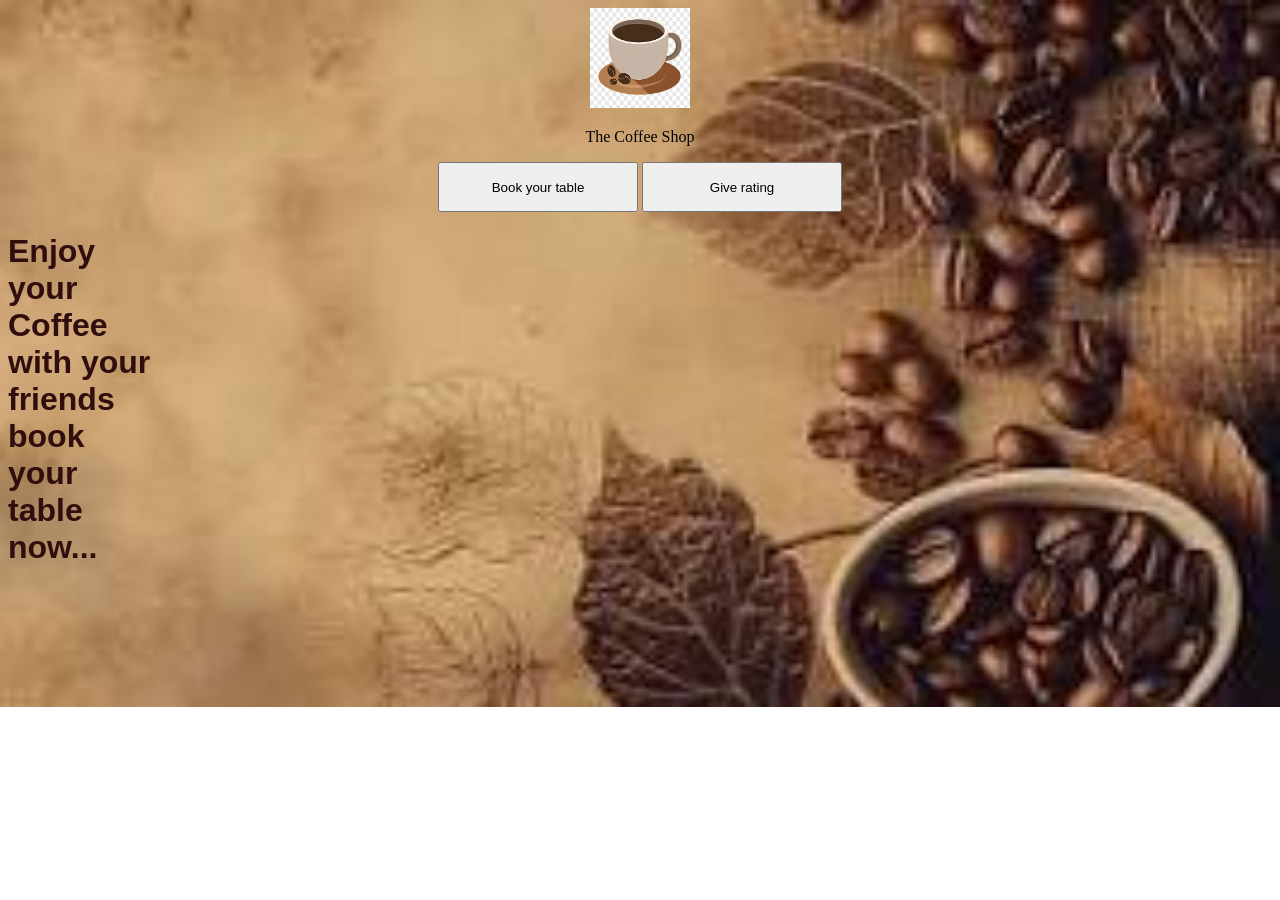
==== coffeeshop/index.html @ 648c14a5 "Setup initial project layout" ====
<!DOCTYPE html>
<html lang="en">
<head>
    <meta charset="UTF-8">
    <meta name="viewport" content="width=device-width, initial-scale=1.0">
    <title>Coffee shop </title>
    <link rel="icon" href="./assets/icon1.png" type="image/jpeg">
</head>
<body style="background-size: cover; background-repeat: no-repeat; background-image: url(./assets/back.jpg);">
    <header>
        <center>
           
        <section>
            <div>
            <img src="./assets/icon.jpg" alt="" height="100px" width="100px">
            <p>The Coffee Shop </p>
       </div>
       <div style="height: 50px;"; >
            <nav>
                <a href="booknow.html"><button type="button" style="height: 50px;width: 200px; "> Book your table</button></a>
                <a href="feedback.html"></a><button type="button" style="height: 50px;width: 200px;"> Give rating</button></a>
            </nav>
        </div>
        </section>
        </center>
        <h1 style="color: rgb(49, 14, 14); font-family: 'Lucida Sans', 'Lucida Sans Regular', 'Lucida Grande', 'Lucida Sans Unicode', Geneva, Verdana, sans-serif; width: 150px;">
            Enjoy your Coffee with your friends book your table now...
        </h1>
     
        
    </header>
</body>
</html>
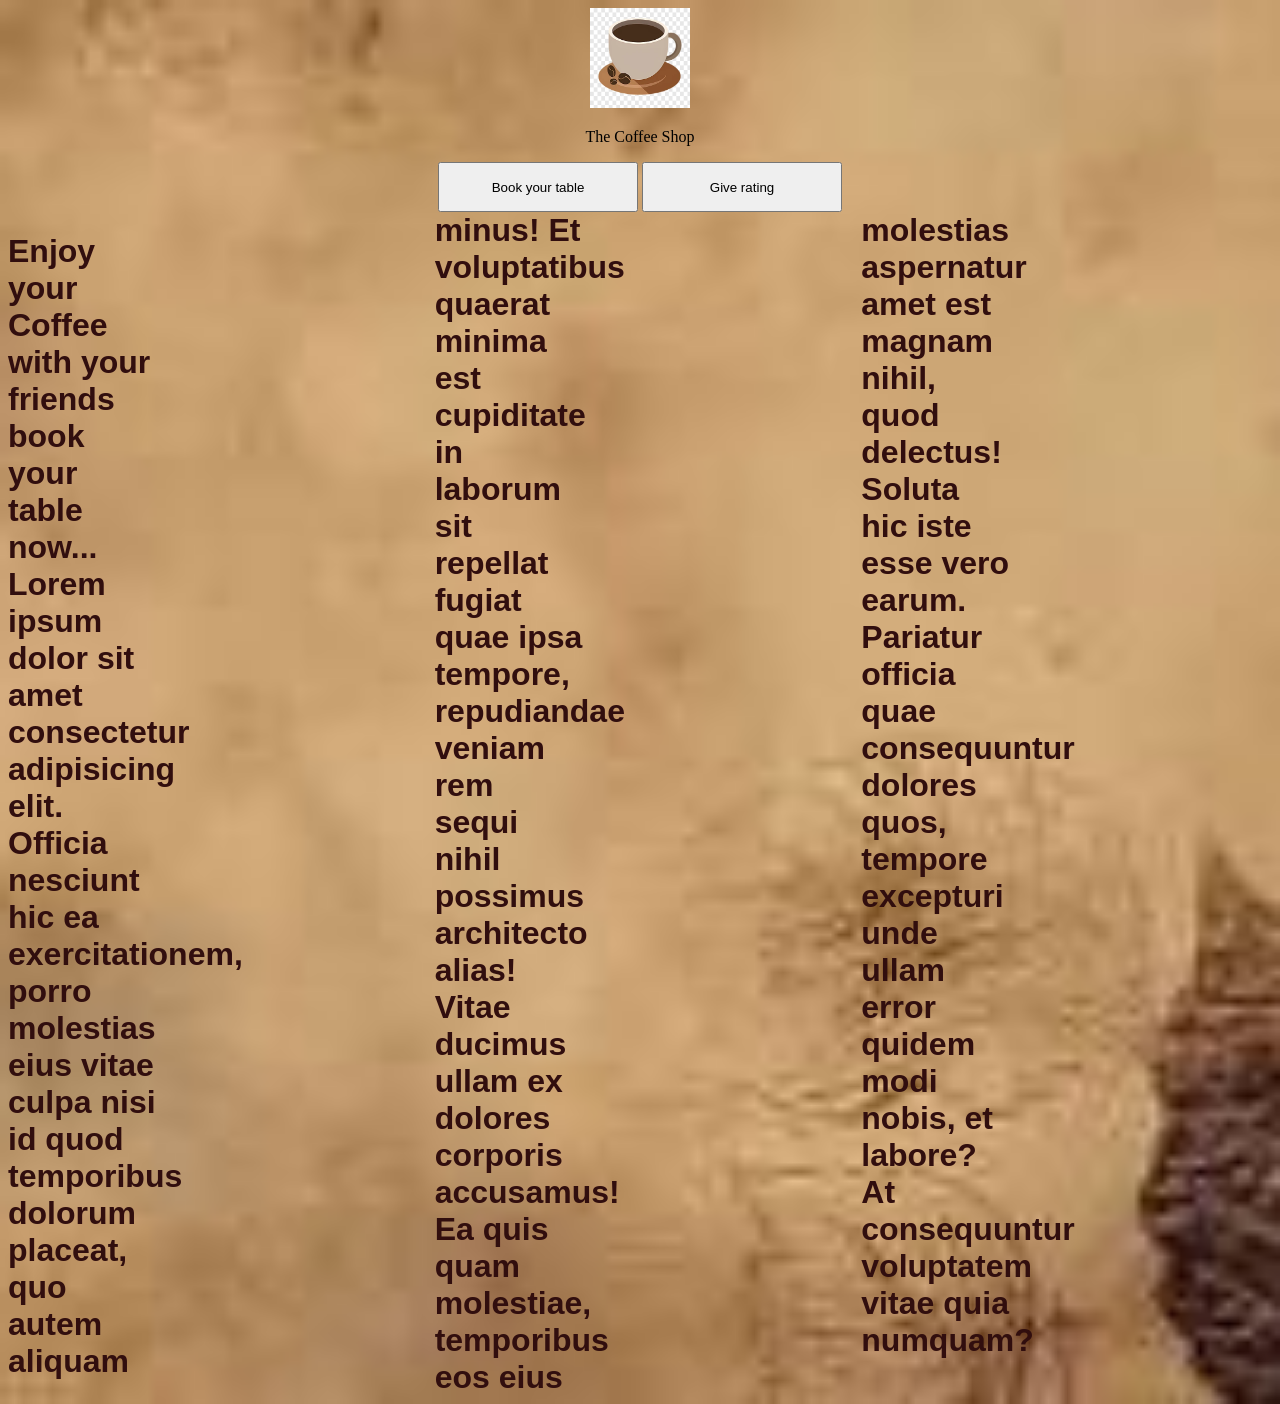
==== commit c73c69d3: "some new things applied" ====
--- a/coffeeshop/index.html
+++ b/coffeeshop/index.html
@@ -5,6 +5,11 @@
     <meta name="viewport" content="width=device-width, initial-scale=1.0">
     <title>Coffee shop </title>
     <link rel="icon" href="./assets/icon1.png" type="image/jpeg">
+    <style>
+        .hq{
+            column-count: 3;
+        }
+    </style>
 </head>
 <body style="background-size: cover; background-repeat: no-repeat; background-image: url(./assets/back.jpg);">
     <header>
@@ -23,9 +28,16 @@
         </div>
         </section>
         </center>
+        <div class="hq">
         <h1 style="color: rgb(49, 14, 14); font-family: 'Lucida Sans', 'Lucida Sans Regular', 'Lucida Grande', 'Lucida Sans Unicode', Geneva, Verdana, sans-serif; width: 150px;">
             Enjoy your Coffee with your friends book your table now...
+            Lorem ipsum dolor sit amet consectetur adipisicing elit. 
+            Officia nesciunt hic ea exercitationem, porro molestias eius 
+            vitae culpa nisi id quod temporibus dolorum placeat, quo autem
+             aliquam minus! Et voluptatibus quaerat minima est cupiditate in laborum sit repellat fugiat quae ipsa tempore, repudiandae veniam rem sequi nihil possimus architecto alias! Vitae ducimus ullam ex dolores corporis accusamus! Ea quis quam molestiae, 
+            temporibus eos eius molestias aspernatur amet est magnam nihil, quod delectus! Soluta hic iste esse vero earum. Pariatur officia quae consequuntur dolores quos, tempore excepturi unde ullam error quidem modi nobis, et labore? At consequuntur voluptatem vitae quia numquam?
         </h1>
+        </div>
      
         
     </header>
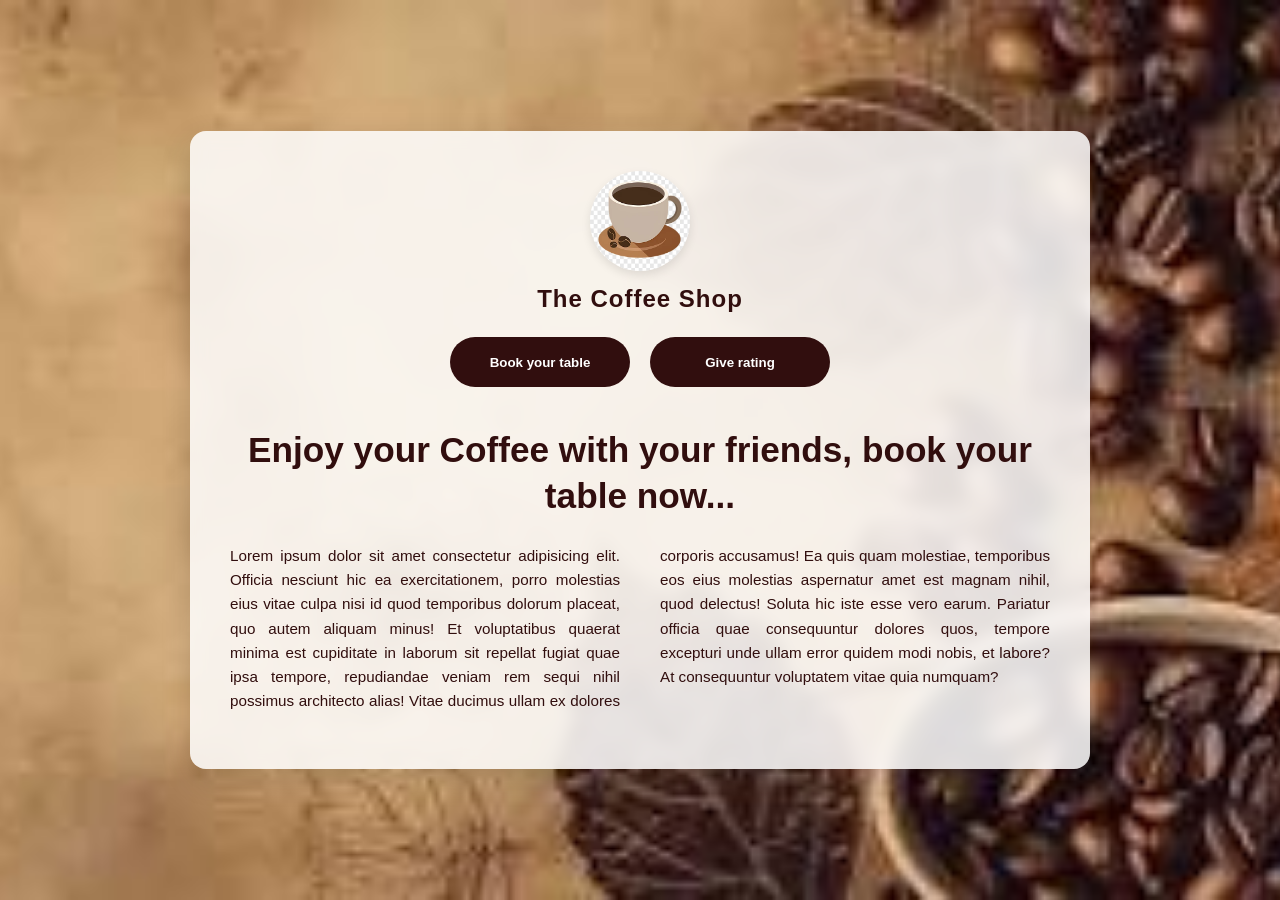
==== commit 33062cc1: "tried css using ai" ====
--- a/coffeeshop/index.html
+++ b/coffeeshop/index.html
@@ -3,43 +3,151 @@
 <head>
     <meta charset="UTF-8">
     <meta name="viewport" content="width=device-width, initial-scale=1.0">
-    <title>Coffee shop </title>
+    <title>Coffee Shop</title>
     <link rel="icon" href="./assets/icon1.png" type="image/jpeg">
     <style>
-        .hq{
-            column-count: 3;
+        /* Setup background and center the wrapper on the page */
+        body {
+            background-size: cover;
+            background-repeat: no-repeat;
+            background-position: center;
+            background-attachment: fixed;
+            background-image: url('./assets/back.jpg');
+            font-family: 'Lucida Sans', 'Lucida Sans Regular', 'Lucida Grande', 'Lucida Sans Unicode', Geneva, Verdana, sans-serif;
+            margin: 0;
+            padding: 0;
+            display: flex;
+            justify-content: center;
+            align-items: center;
+            min-height: 100vh;
+            box-sizing: border-box;
+        }
+
+        /* The container card that fixes the vast empty space */
+        .glass-card {
+            background: rgba(255, 255, 255, 0.85); /* Semi-transparent white card */
+            backdrop-filter: blur(8px); /* Modern frosted glass effect */
+            max-width: 900px;
+            width: 90%;
+            margin: 40px auto;
+            padding: 40px;
+            border-radius: 16px;
+            box-shadow: 0 10px 30px rgba(0, 0, 0, 0.15);
+            box-sizing: border-box;
+        }
+
+        .header-container {
+            text-align: center;
+            margin-bottom: 40px;
+        }
+
+        .logo-img {
+            border-radius: 50%; /* Optional: Makes logo look clean if it is square */
+            box-shadow: 0 4px 10px rgba(0,0,0,0.1);
+        }
+
+        .shop-title {
+            font-size: 1.5rem;
+            color: rgb(49, 14, 14);
+            margin-top: 10px;
+            letter-spacing: 1px;
+        }
+
+        .nav-buttons {
+            display: flex;
+            justify-content: center;
+            gap: 20px;
+            margin-top: 20px;
+        }
+
+        /* Modern styled buttons */
+        .nav-buttons button {
+            height: 50px;
+            width: 180px;
+            background-color: rgb(49, 14, 14);
+            color: white;
+            border: none;
+            border-radius: 25px;
+            font-weight: bold;
+            cursor: pointer;
+            transition: all 0.3s ease;
+        }
+
+        .nav-buttons button:hover {
+            background-color: rgb(90, 30, 30);
+            transform: translateY(-2px);
+        }
+
+        .content-section {
+            color: rgb(49, 14, 14);
+        }
+
+        .main-heading {
+            font-size: 2.2rem;
+            text-align: center;
+            margin-bottom: 25px;
+            line-height: 1.3;
+        }
+
+        /* Clean multi-column layout with enough breathing room */
+        .hq {
+            column-count: 2; /* 2 columns looks less squished than 3 */
+            column-gap: 40px;
+            text-align: justify;
+            line-height: 1.6;
+            font-size: 0.95rem;
+        }
+
+        /* Responsive design for tablets and mobile phones */
+        @media (max-width: 768px) {
+            .glass-card {
+                padding: 20px;
+                margin: 20px auto;
+            }
+            .hq {
+                column-count: 1; /* Collapse into a single column on small screens */
+            }
+            .nav-buttons {
+                flex-direction: column;
+                align-items: center;
+            }
         }
     </style>
 </head>
-<body style="background-size: cover; background-repeat: no-repeat; background-image: url(./assets/back.jpg);">
-    <header>
-        <center>
-           
-        <section>
-            <div>
-            <img src="./assets/icon.jpg" alt="" height="100px" width="100px">
-            <p>The Coffee Shop </p>
-       </div>
-       <div style="height: 50px;"; >
-            <nav>
-                <a href="booknow.html"><button type="button" style="height: 50px;width: 200px; "> Book your table</button></a>
-                <a href="feedback.html"></a><button type="button" style="height: 50px;width: 200px;"> Give rating</button></a>
-            </nav>
-        </div>
-        </section>
-        </center>
-        <div class="hq">
-        <h1 style="color: rgb(49, 14, 14); font-family: 'Lucida Sans', 'Lucida Sans Regular', 'Lucida Grande', 'Lucida Sans Unicode', Geneva, Verdana, sans-serif; width: 150px;">
-            Enjoy your Coffee with your friends book your table now...
-            Lorem ipsum dolor sit amet consectetur adipisicing elit. 
-            Officia nesciunt hic ea exercitationem, porro molestias eius 
-            vitae culpa nisi id quod temporibus dolorum placeat, quo autem
-             aliquam minus! Et voluptatibus quaerat minima est cupiditate in laborum sit repellat fugiat quae ipsa tempore, repudiandae veniam rem sequi nihil possimus architecto alias! Vitae ducimus ullam ex dolores corporis accusamus! Ea quis quam molestiae, 
-            temporibus eos eius molestias aspernatur amet est magnam nihil, quod delectus! Soluta hic iste esse vero earum. Pariatur officia quae consequuntur dolores quos, tempore excepturi unde ullam error quidem modi nobis, et labore? At consequuntur voluptatem vitae quia numquam?
-        </h1>
-        </div>
-     
+<body>
+
+    <!-- Everything is neatly tucked inside this central glass container -->
+    <div class="glass-card">
         
-    </header>
+        <header class="header-container">
+            <section>
+                <div>
+                    <img src="./assets/icon.jpg" alt="Coffee Shop Logo" height="100px" width="100px" class="logo-img">
+                    <p class="shop-title"><strong>The Coffee Shop</strong></p>
+                </div>
+                <nav class="nav-buttons">
+                    <a href="booknow.html"><button type="button">Book your table</button></a>
+                    <a href="feedback.html"><button type="button">Give rating</button></a>
+                </nav>
+            </section>
+        </header>
+
+        <main class="content-section">
+            <h1 class="main-heading">Enjoy your Coffee with your friends, book your table now...</h1>
+            
+            <p class="hq">
+                Lorem ipsum dolor sit amet consectetur adipisicing elit. Officia nesciunt hic ea exercitationem, 
+                porro molestias eius vitae culpa nisi id quod temporibus dolorum placeat, quo autem aliquam minus! 
+                Et voluptatibus quaerat minima est cupiditate in laborum sit repellat fugiat quae ipsa tempore, 
+                repudiandae veniam rem sequi nihil possimus architecto alias! Vitae ducimus ullam ex dolores 
+                corporis accusamus! Ea quis quam molestiae, temporibus eos eius molestias aspernatur amet est 
+                magnam nihil, quod delectus! Soluta hic iste esse vero earum. Pariatur officia quae consequuntur 
+                dolores quos, tempore excepturi unde ullam error quidem modi nobis, et labore? At consequuntur 
+                voluptatem vitae quia numquam?
+            </p>
+        </main>
+
+    </div>
+
 </body>
-</html>+</html>
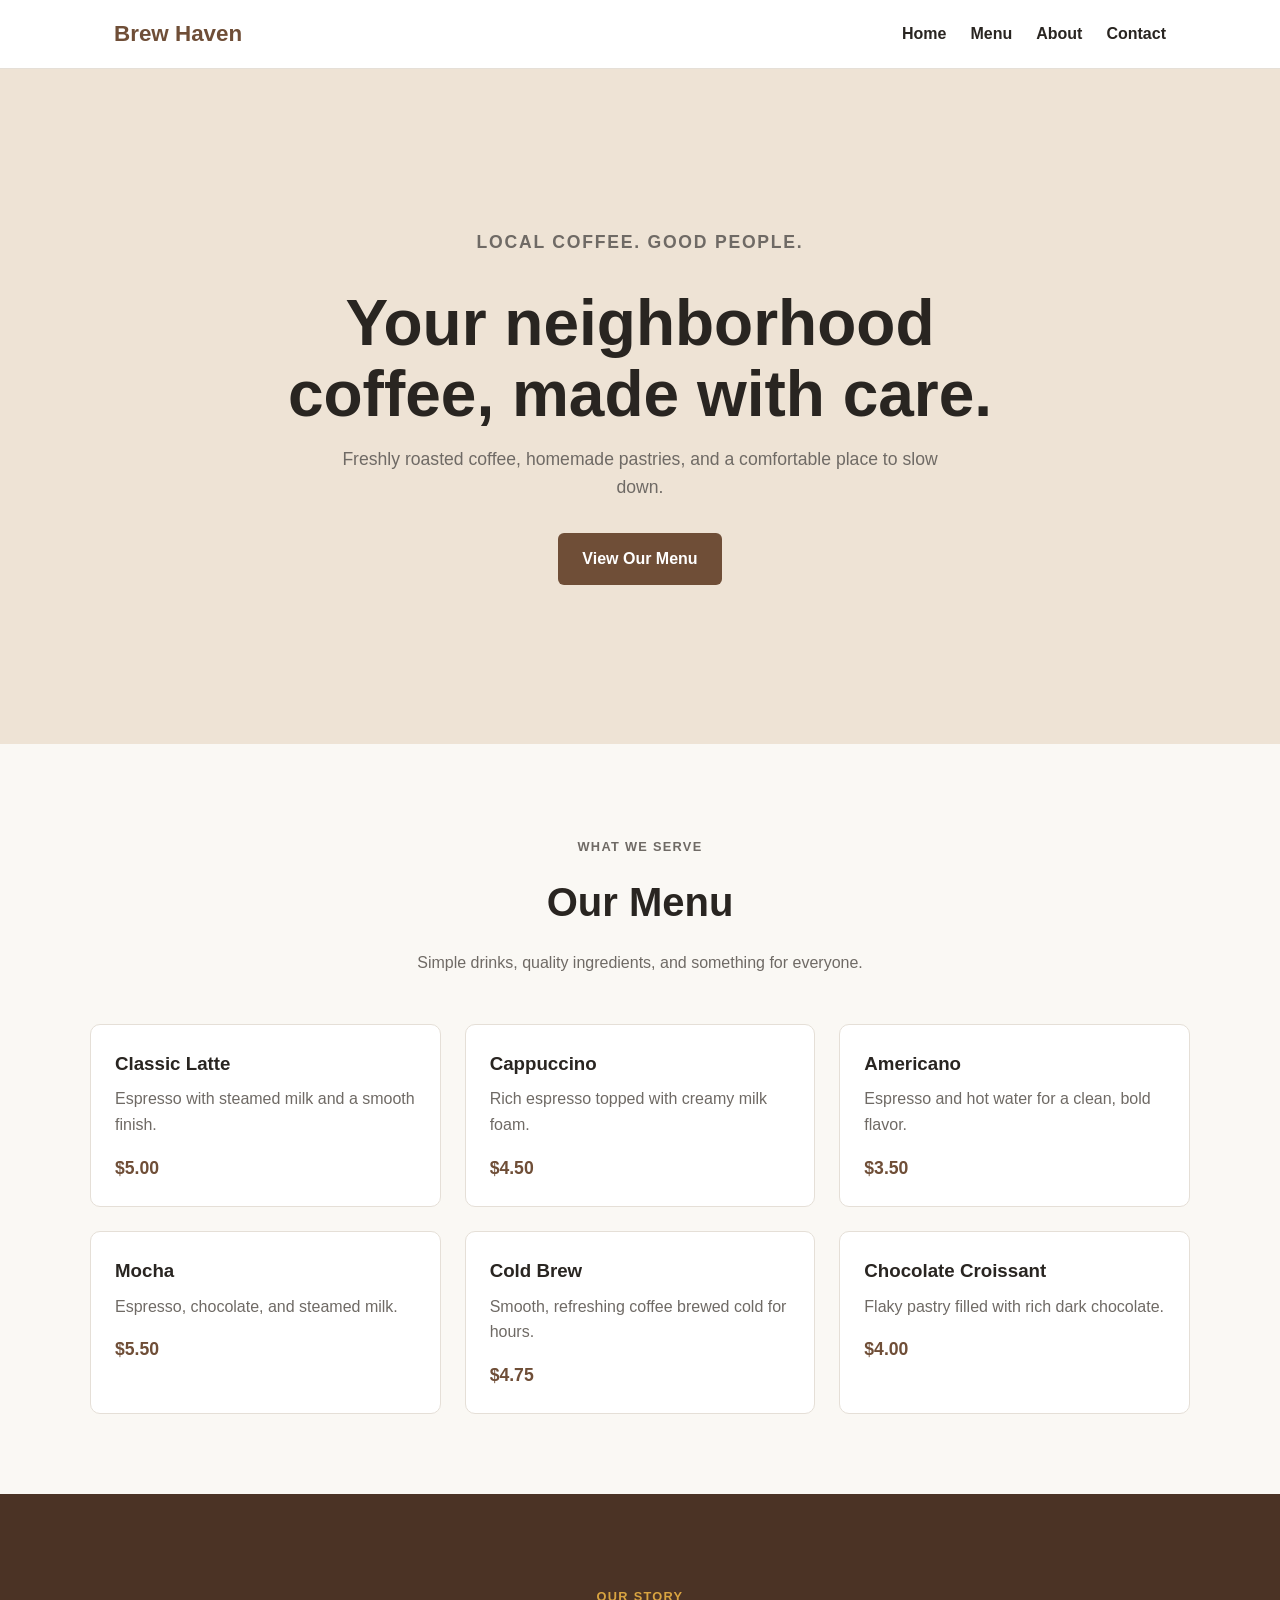
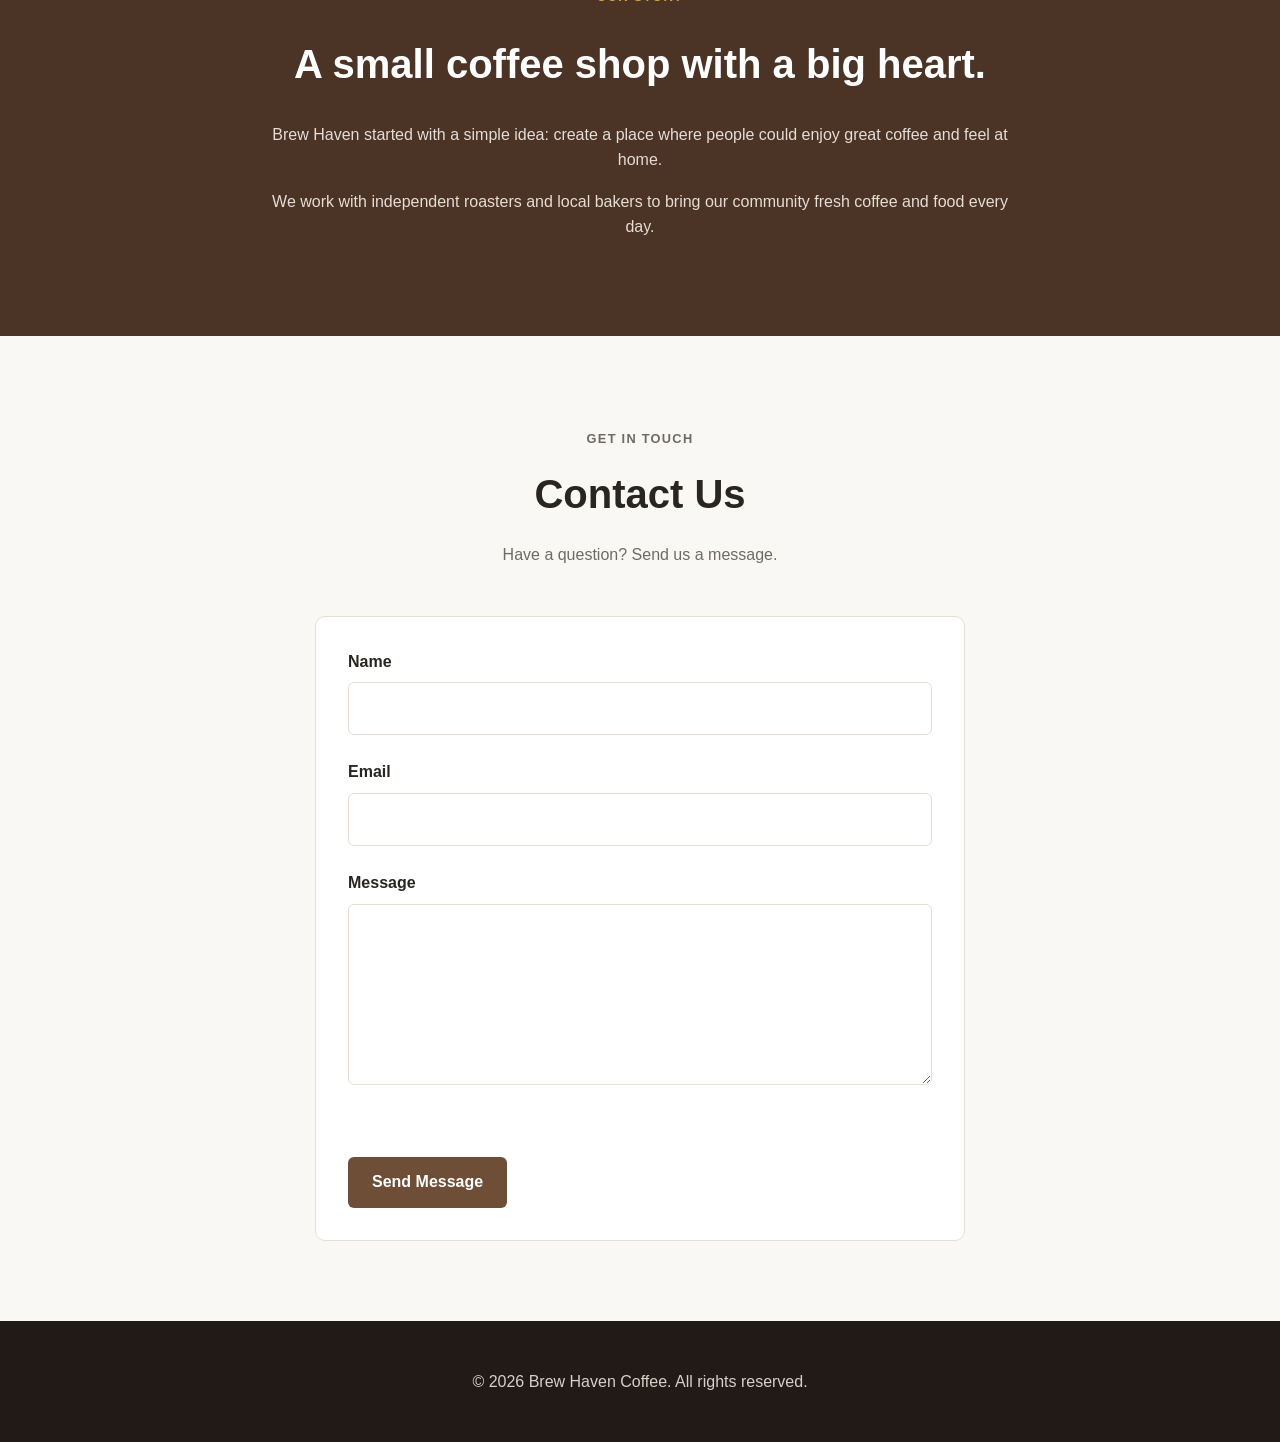
==== commit a55ca62b: "build a website using html and css" ====
--- a/coffeeshop/index.html
+++ b/coffeeshop/index.html
@@ -3,151 +3,355 @@
 <head>
     <meta charset="UTF-8">
     <meta name="viewport" content="width=device-width, initial-scale=1.0">
-    <title>Coffee Shop</title>
-    <link rel="icon" href="./assets/icon1.png" type="image/jpeg">
-    <style>
-        /* Setup background and center the wrapper on the page */
-        body {
-            background-size: cover;
-            background-repeat: no-repeat;
-            background-position: center;
-            background-attachment: fixed;
-            background-image: url('./assets/back.jpg');
-            font-family: 'Lucida Sans', 'Lucida Sans Regular', 'Lucida Grande', 'Lucida Sans Unicode', Geneva, Verdana, sans-serif;
-            margin: 0;
-            padding: 0;
-            display: flex;
-            justify-content: center;
-            align-items: center;
-            min-height: 100vh;
-            box-sizing: border-box;
-        }
-
-        /* The container card that fixes the vast empty space */
-        .glass-card {
-            background: rgba(255, 255, 255, 0.85); /* Semi-transparent white card */
-            backdrop-filter: blur(8px); /* Modern frosted glass effect */
-            max-width: 900px;
-            width: 90%;
-            margin: 40px auto;
-            padding: 40px;
-            border-radius: 16px;
-            box-shadow: 0 10px 30px rgba(0, 0, 0, 0.15);
-            box-sizing: border-box;
-        }
-
-        .header-container {
-            text-align: center;
-            margin-bottom: 40px;
-        }
-
-        .logo-img {
-            border-radius: 50%; /* Optional: Makes logo look clean if it is square */
-            box-shadow: 0 4px 10px rgba(0,0,0,0.1);
-        }
-
-        .shop-title {
-            font-size: 1.5rem;
-            color: rgb(49, 14, 14);
-            margin-top: 10px;
-            letter-spacing: 1px;
-        }
-
-        .nav-buttons {
-            display: flex;
-            justify-content: center;
-            gap: 20px;
-            margin-top: 20px;
-        }
-
-        /* Modern styled buttons */
-        .nav-buttons button {
-            height: 50px;
-            width: 180px;
-            background-color: rgb(49, 14, 14);
-            color: white;
-            border: none;
-            border-radius: 25px;
-            font-weight: bold;
-            cursor: pointer;
-            transition: all 0.3s ease;
-        }
-
-        .nav-buttons button:hover {
-            background-color: rgb(90, 30, 30);
-            transform: translateY(-2px);
-        }
-
-        .content-section {
-            color: rgb(49, 14, 14);
-        }
-
-        .main-heading {
-            font-size: 2.2rem;
-            text-align: center;
-            margin-bottom: 25px;
-            line-height: 1.3;
-        }
-
-        /* Clean multi-column layout with enough breathing room */
-        .hq {
-            column-count: 2; /* 2 columns looks less squished than 3 */
-            column-gap: 40px;
-            text-align: justify;
-            line-height: 1.6;
-            font-size: 0.95rem;
-        }
-
-        /* Responsive design for tablets and mobile phones */
-        @media (max-width: 768px) {
-            .glass-card {
-                padding: 20px;
-                margin: 20px auto;
-            }
-            .hq {
-                column-count: 1; /* Collapse into a single column on small screens */
-            }
-            .nav-buttons {
-                flex-direction: column;
-                align-items: center;
-            }
-        }
-    </style>
+
+    <title>Brew Haven Coffee</title>
+
+    <link rel="stylesheet" href="style.css">
 </head>
+
 <body>
 
-    <!-- Everything is neatly tucked inside this central glass container -->
-    <div class="glass-card">
-        
-        <header class="header-container">
-            <section>
-                <div>
-                    <img src="./assets/icon.jpg" alt="Coffee Shop Logo" height="100px" width="100px" class="logo-img">
-                    <p class="shop-title"><strong>The Coffee Shop</strong></p>
+    <header class="site-header">
+
+        <nav class="navbar" aria-label="Main navigation">
+
+            <a href="#" class="logo">
+                Brew Haven
+            </a>
+
+            <ul class="nav-links">
+                <li>
+                    <a href="#home">Home</a>
+                </li>
+
+                <li>
+                    <a href="#menu">Menu</a>
+                </li>
+
+                <li>
+                    <a href="#about">About</a>
+                </li>
+
+                <li>
+                    <a href="#contact">Contact</a>
+                </li>
+            </ul>
+
+        </nav>
+
+    </header>
+
+
+    <main>
+
+        <!-- Hero -->
+
+        <section id="home" class="hero">
+
+            <div class="hero-content">
+
+                <p class="eyebrow">
+                    Local coffee. Good people.
+                </p>
+
+                <h1>
+                    Your neighborhood coffee,
+                    made with care.
+                </h1>
+
+                <p>
+                    Freshly roasted coffee, homemade pastries,
+                    and a comfortable place to slow down.
+                </p>
+
+                <a href="#menu" class="button">
+                    View Our Menu
+                </a>
+
+            </div>
+
+        </section>
+
+
+        <!-- Menu -->
+
+        <section id="menu" class="menu-section">
+
+            <div class="section-heading">
+
+                <p class="eyebrow">
+                    What we serve
+                </p>
+
+                <h2>
+                    Our Menu
+                </h2>
+
+                <p>
+                    Simple drinks, quality ingredients, and
+                    something for everyone.
+                </p>
+
+            </div>
+
+
+            <div class="menu-grid">
+
+                <article class="menu-card">
+
+                    <div class="menu-card-content">
+
+                        <h3>Classic Latte</h3>
+
+                        <p>
+                            Espresso with steamed milk
+                            and a smooth finish.
+                        </p>
+
+                        <span class="price">
+                            $5.00
+                        </span>
+
+                    </div>
+
+                </article>
+
+
+                <article class="menu-card">
+
+                    <div class="menu-card-content">
+
+                        <h3>Cappuccino</h3>
+
+                        <p>
+                            Rich espresso topped with
+                            creamy milk foam.
+                        </p>
+
+                        <span class="price">
+                            $4.50
+                        </span>
+
+                    </div>
+
+                </article>
+
+
+                <article class="menu-card">
+
+                    <div class="menu-card-content">
+
+                        <h3>Americano</h3>
+
+                        <p>
+                            Espresso and hot water
+                            for a clean, bold flavor.
+                        </p>
+
+                        <span class="price">
+                            $3.50
+                        </span>
+
+                    </div>
+
+                </article>
+
+
+                <article class="menu-card">
+
+                    <div class="menu-card-content">
+
+                        <h3>Mocha</h3>
+
+                        <p>
+                            Espresso, chocolate, and
+                            steamed milk.
+                        </p>
+
+                        <span class="price">
+                            $5.50
+                        </span>
+
+                    </div>
+
+                </article>
+
+
+                <article class="menu-card">
+
+                    <div class="menu-card-content">
+
+                        <h3>Cold Brew</h3>
+
+                        <p>
+                            Smooth, refreshing coffee
+                            brewed cold for hours.
+                        </p>
+
+                        <span class="price">
+                            $4.75
+                        </span>
+
+                    </div>
+
+                </article>
+
+
+                <article class="menu-card">
+
+                    <div class="menu-card-content">
+
+                        <h3>Chocolate Croissant</h3>
+
+                        <p>
+                            Flaky pastry filled with
+                            rich dark chocolate.
+                        </p>
+
+                        <span class="price">
+                            $4.00
+                        </span>
+
+                    </div>
+
+                </article>
+
+            </div>
+
+        </section>
+
+
+        <!-- About -->
+
+        <section id="about" class="about-section">
+
+            <div class="about-content">
+
+                <p class="eyebrow">
+                    Our story
+                </p>
+
+                <h2>
+                    A small coffee shop
+                    with a big heart.
+                </h2>
+
+                <p>
+                    Brew Haven started with a simple idea:
+                    create a place where people could enjoy
+                    great coffee and feel at home.
+                </p>
+
+                <p>
+                    We work with independent roasters and
+                    local bakers to bring our community
+                    fresh coffee and food every day.
+                </p>
+
+            </div>
+
+        </section>
+
+
+        <!-- Contact -->
+
+        <section id="contact" class="contact-section">
+
+            <div class="section-heading">
+
+                <p class="eyebrow">
+                    Get in touch
+                </p>
+
+                <h2>
+                    Contact Us
+                </h2>
+
+                <p>
+                    Have a question? Send us a message.
+                </p>
+
+            </div>
+
+
+            <form id="contact-form" class="contact-form">
+
+                <div class="form-group">
+
+                    <label for="name">
+                        Name
+                    </label>
+
+                    <input
+                        type="text"
+                        id="name"
+                        name="name"
+                        autocomplete="name"
+                        required
+                    >
+
                 </div>
-                <nav class="nav-buttons">
-                    <a href="booknow.html"><button type="button">Book your table</button></a>
-                    <a href="feedback.html"><button type="button">Give rating</button></a>
-                </nav>
-            </section>
-        </header>
-
-        <main class="content-section">
-            <h1 class="main-heading">Enjoy your Coffee with your friends, book your table now...</h1>
-            
-            <p class="hq">
-                Lorem ipsum dolor sit amet consectetur adipisicing elit. Officia nesciunt hic ea exercitationem, 
-                porro molestias eius vitae culpa nisi id quod temporibus dolorum placeat, quo autem aliquam minus! 
-                Et voluptatibus quaerat minima est cupiditate in laborum sit repellat fugiat quae ipsa tempore, 
-                repudiandae veniam rem sequi nihil possimus architecto alias! Vitae ducimus ullam ex dolores 
-                corporis accusamus! Ea quis quam molestiae, temporibus eos eius molestias aspernatur amet est 
-                magnam nihil, quod delectus! Soluta hic iste esse vero earum. Pariatur officia quae consequuntur 
-                dolores quos, tempore excepturi unde ullam error quidem modi nobis, et labore? At consequuntur 
-                voluptatem vitae quia numquam?
-            </p>
-        </main>
-
-    </div>
+
+
+                <div class="form-group">
+
+                    <label for="email">
+                        Email
+                    </label>
+
+                    <input
+                        type="email"
+                        id="email"
+                        name="email"
+                        autocomplete="email"
+                        required
+                    >
+
+                </div>
+
+
+                <div class="form-group">
+
+                    <label for="message">
+                        Message
+                    </label>
+
+                    <textarea
+                        id="message"
+                        name="message"
+                        rows="6"
+                        required
+                    ></textarea>
+
+                </div>
+
+
+                <!-- JavaScript will eventually use this area -->
+
+                <p id="form-message" class="form-message"></p>
+
+
+                <button type="submit" class="button">
+                    Send Message
+                </button>
+
+            </form>
+
+        </section>
+
+    </main>
+
+
+    <footer class="site-footer">
+
+        <p>
+            &copy; 2026 Brew Haven Coffee. All rights reserved.
+        </p>
+
+    </footer>
+
+
+    <script src="script.js"></script>
 
 </body>
-</html>
+</html>
--- a/coffeeshop/style.css
+++ b/coffeeshop/style.css
@@ -0,0 +1,453 @@
+:root {
+    --primary-color: #6f4e37;
+    --primary-dark: #4b3325;
+    --accent-color: #d9a441;
+
+    --background-color: #faf8f4;
+    --surface-color: #ffffff;
+
+    --text-color: #292521;
+    --muted-color: #6f6a65;
+
+    --border-color: #e5dfd7;
+
+    --max-width: 1100px;
+}
+
+
+/* --------------------
+   Base
+-------------------- */
+
+* {
+    box-sizing: border-box;
+}
+
+html {
+    scroll-behavior: smooth;
+}
+
+body {
+    margin: 0;
+
+    font-family:
+        Arial,
+        Helvetica,
+        sans-serif;
+
+    background-color: var(--background-color);
+
+    color: var(--text-color);
+
+    line-height: 1.6;
+}
+
+img {
+    max-width: 100%;
+    display: block;
+}
+
+a {
+    color: inherit;
+}
+
+
+/* --------------------
+   Header
+-------------------- */
+
+.site-header {
+    background-color: var(--surface-color);
+
+    border-bottom: 1px solid var(--border-color);
+
+    position: sticky;
+    top: 0;
+
+    z-index: 100;
+}
+
+.navbar {
+    max-width: var(--max-width);
+
+    margin: 0 auto;
+
+    padding: 1rem 1.5rem;
+
+    display: flex;
+
+    justify-content: space-between;
+
+    align-items: center;
+}
+
+.logo {
+    font-size: 1.4rem;
+
+    font-weight: bold;
+
+    text-decoration: none;
+
+    color: var(--primary-color);
+}
+
+.nav-links {
+    display: flex;
+
+    list-style: none;
+
+    gap: 1.5rem;
+
+    margin: 0;
+
+    padding: 0;
+}
+
+.nav-links a {
+    text-decoration: none;
+
+    font-weight: 600;
+
+    color: var(--text-color);
+}
+
+.nav-links a:hover {
+    color: var(--primary-color);
+}
+
+
+/* --------------------
+   General sections
+-------------------- */
+
+section {
+    padding: 5rem 1.5rem;
+}
+
+.section-heading {
+    max-width: 650px;
+
+    margin: 0 auto 3rem;
+
+    text-align: center;
+}
+
+.section-heading h2 {
+    margin: 0 0 1rem;
+
+    font-size: 2.5rem;
+}
+
+.section-heading p {
+    color: var(--muted-color);
+}
+
+
+/* --------------------
+   Hero
+-------------------- */
+
+.hero {
+    min-height: 75vh;
+
+    display: flex;
+
+    align-items: center;
+
+    justify-content: center;
+
+    text-align: center;
+
+    background-color: #eee3d5;
+}
+
+.hero-content {
+    max-width: 750px;
+}
+
+.eyebrow {
+    color: var(--primary-color);
+
+    font-weight: bold;
+
+    text-transform: uppercase;
+
+    letter-spacing: 0.1em;
+
+    font-size: 0.8rem;
+}
+
+.hero h1 {
+    font-size: 4rem;
+
+    line-height: 1.1;
+
+    margin: 1rem 0;
+}
+
+.hero p {
+    color: var(--muted-color);
+
+    font-size: 1.1rem;
+
+    max-width: 600px;
+
+    margin: 0 auto 2rem;
+}
+
+
+/* --------------------
+   Buttons
+-------------------- */
+
+.button {
+    display: inline-block;
+
+    border: none;
+
+    background-color: var(--primary-color);
+
+    color: white;
+
+    padding: 0.8rem 1.5rem;
+
+    border-radius: 6px;
+
+    font: inherit;
+
+    font-weight: bold;
+
+    text-decoration: none;
+
+    cursor: pointer;
+}
+
+.button:hover {
+    background-color: var(--primary-dark);
+}
+
+
+/* --------------------
+   Menu
+-------------------- */
+
+.menu-grid {
+    max-width: var(--max-width);
+
+    margin: 0 auto;
+
+    display: grid;
+
+    grid-template-columns:
+        repeat(3, 1fr);
+
+    gap: 1.5rem;
+}
+
+.menu-card {
+    background-color: var(--surface-color);
+
+    border: 1px solid var(--border-color);
+
+    border-radius: 10px;
+
+    padding: 1.5rem;
+}
+
+.menu-card h3 {
+    margin-top: 0;
+
+    margin-bottom: 0.5rem;
+}
+
+.menu-card p {
+    color: var(--muted-color);
+
+    margin-top: 0;
+}
+
+.price {
+    display: block;
+
+    color: var(--primary-color);
+
+    font-weight: bold;
+
+    font-size: 1.1rem;
+
+    margin-top: 1rem;
+}
+
+
+/* --------------------
+   About
+-------------------- */
+
+.about-section {
+    background-color: var(--primary-dark);
+
+    color: white;
+}
+
+.about-content {
+    max-width: 750px;
+
+    margin: 0 auto;
+
+    text-align: center;
+}
+
+.about-content .eyebrow {
+    color: var(--accent-color);
+}
+
+.about-content h2 {
+    font-size: 2.5rem;
+
+    line-height: 1.2;
+}
+
+.about-content p:not(.eyebrow) {
+    color: #e5ddd6;
+}
+
+
+/* --------------------
+   Contact
+-------------------- */
+
+.contact-form {
+    max-width: 650px;
+
+    margin: 0 auto;
+
+    background-color: var(--surface-color);
+
+    padding: 2rem;
+
+    border-radius: 10px;
+
+    border: 1px solid var(--border-color);
+}
+
+.form-group {
+    margin-bottom: 1.5rem;
+}
+
+.form-group label {
+    display: block;
+
+    font-weight: bold;
+
+    margin-bottom: 0.5rem;
+}
+
+.form-group input,
+.form-group textarea {
+    width: 100%;
+
+    padding: 0.8rem;
+
+    border: 1px solid var(--border-color);
+
+    border-radius: 6px;
+
+    font: inherit;
+}
+
+.form-group textarea {
+    resize: vertical;
+}
+
+.form-group input:focus,
+.form-group textarea:focus {
+    outline: 2px solid var(--accent-color);
+
+    border-color: transparent;
+}
+
+.form-message {
+    min-height: 1.5rem;
+
+    margin-bottom: 1rem;
+}
+
+
+/* --------------------
+   Footer
+-------------------- */
+
+.site-footer {
+    background-color: #211a16;
+
+    color: #d8d0c8;
+
+    text-align: center;
+
+    padding: 2rem 1.5rem;
+}
+
+
+/* --------------------
+   Tablet
+-------------------- */
+
+@media (max-width: 768px) {
+
+    .hero h1 {
+        font-size: 3rem;
+    }
+
+    .menu-grid {
+        grid-template-columns:
+            repeat(2, 1fr);
+    }
+
+}
+
+
+/* --------------------
+   Mobile
+-------------------- */
+
+@media (max-width: 600px) {
+
+    .navbar {
+        flex-direction: column;
+
+        gap: 1rem;
+    }
+
+    .nav-links {
+        gap: 1rem;
+
+        flex-wrap: wrap;
+
+        justify-content: center;
+    }
+
+    section {
+        padding: 4rem 1rem;
+    }
+
+    .hero {
+        min-height: 65vh;
+    }
+
+    .hero h1 {
+        font-size: 2.3rem;
+    }
+
+    .section-heading h2 {
+        font-size: 2rem;
+    }
+
+    .menu-grid {
+        grid-template-columns: 1fr;
+    }
+
+    .contact-form {
+        padding: 1.5rem;
+    }
+
+}
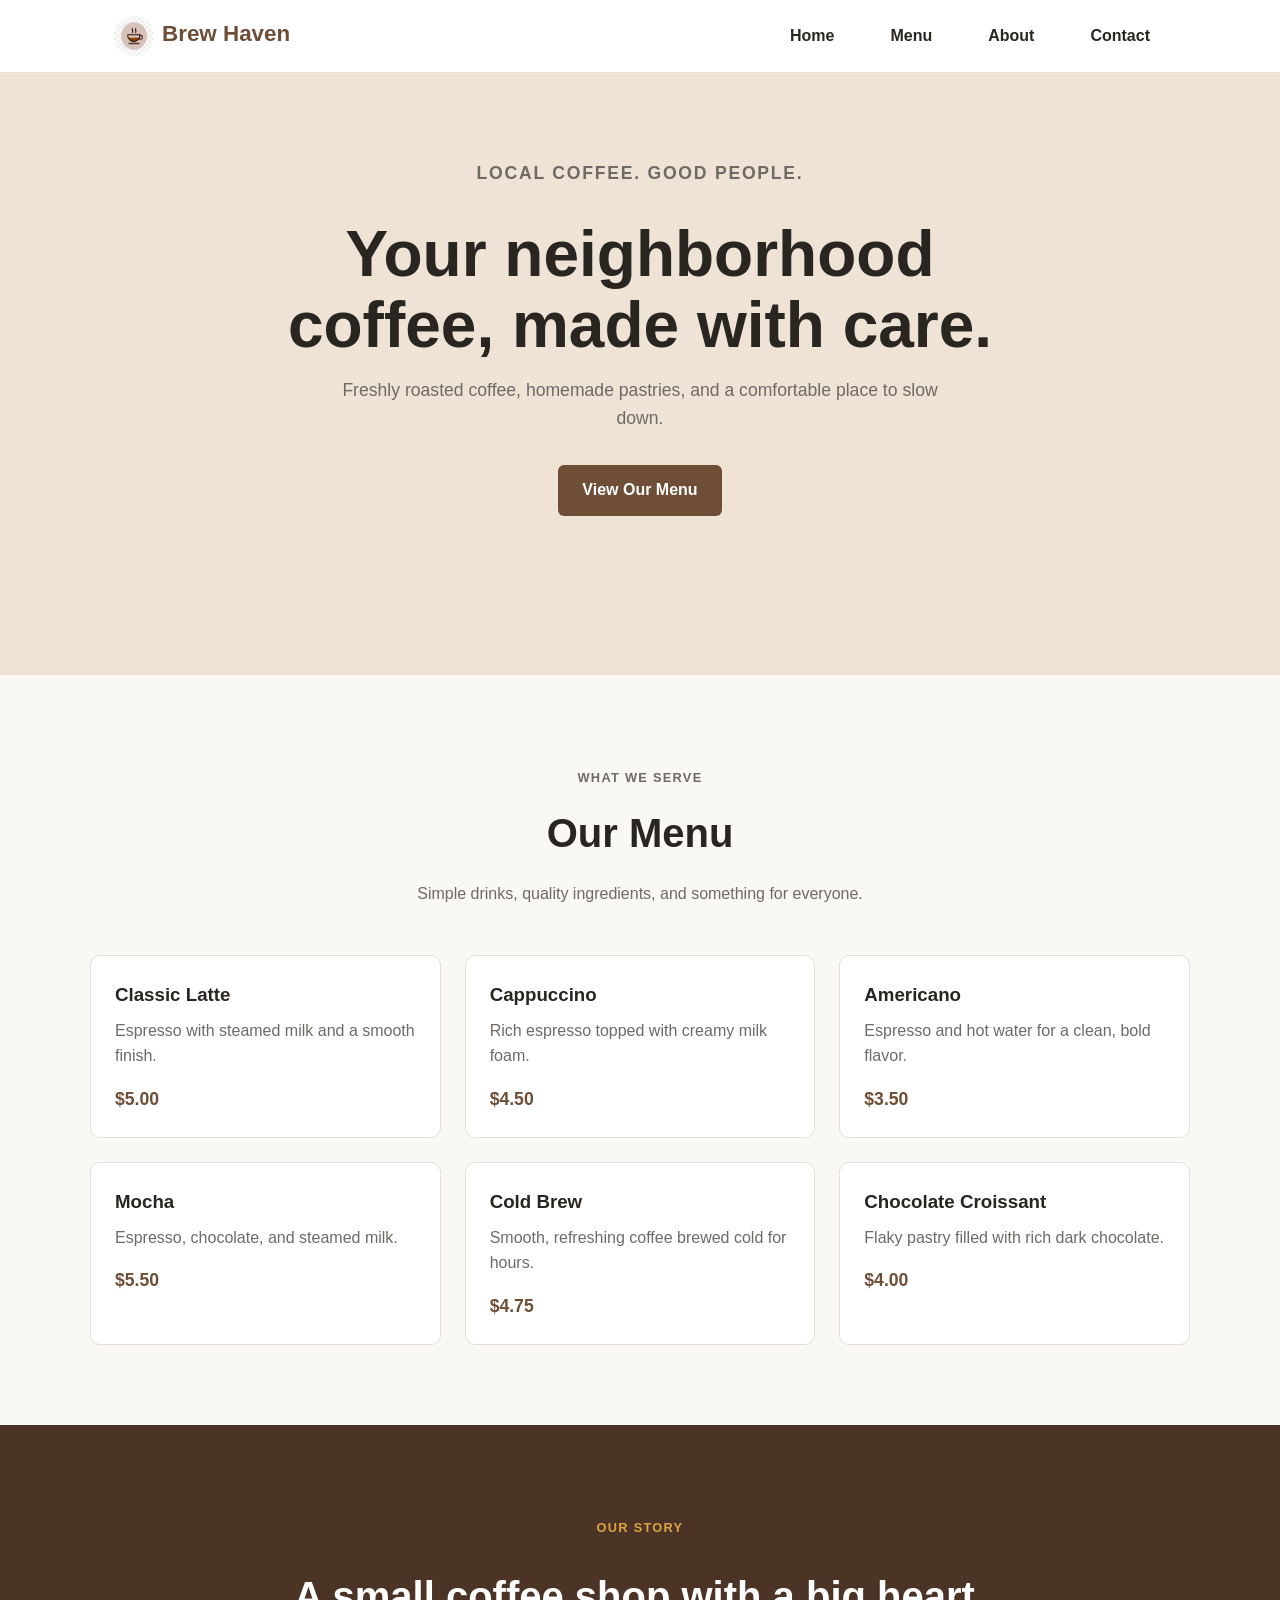
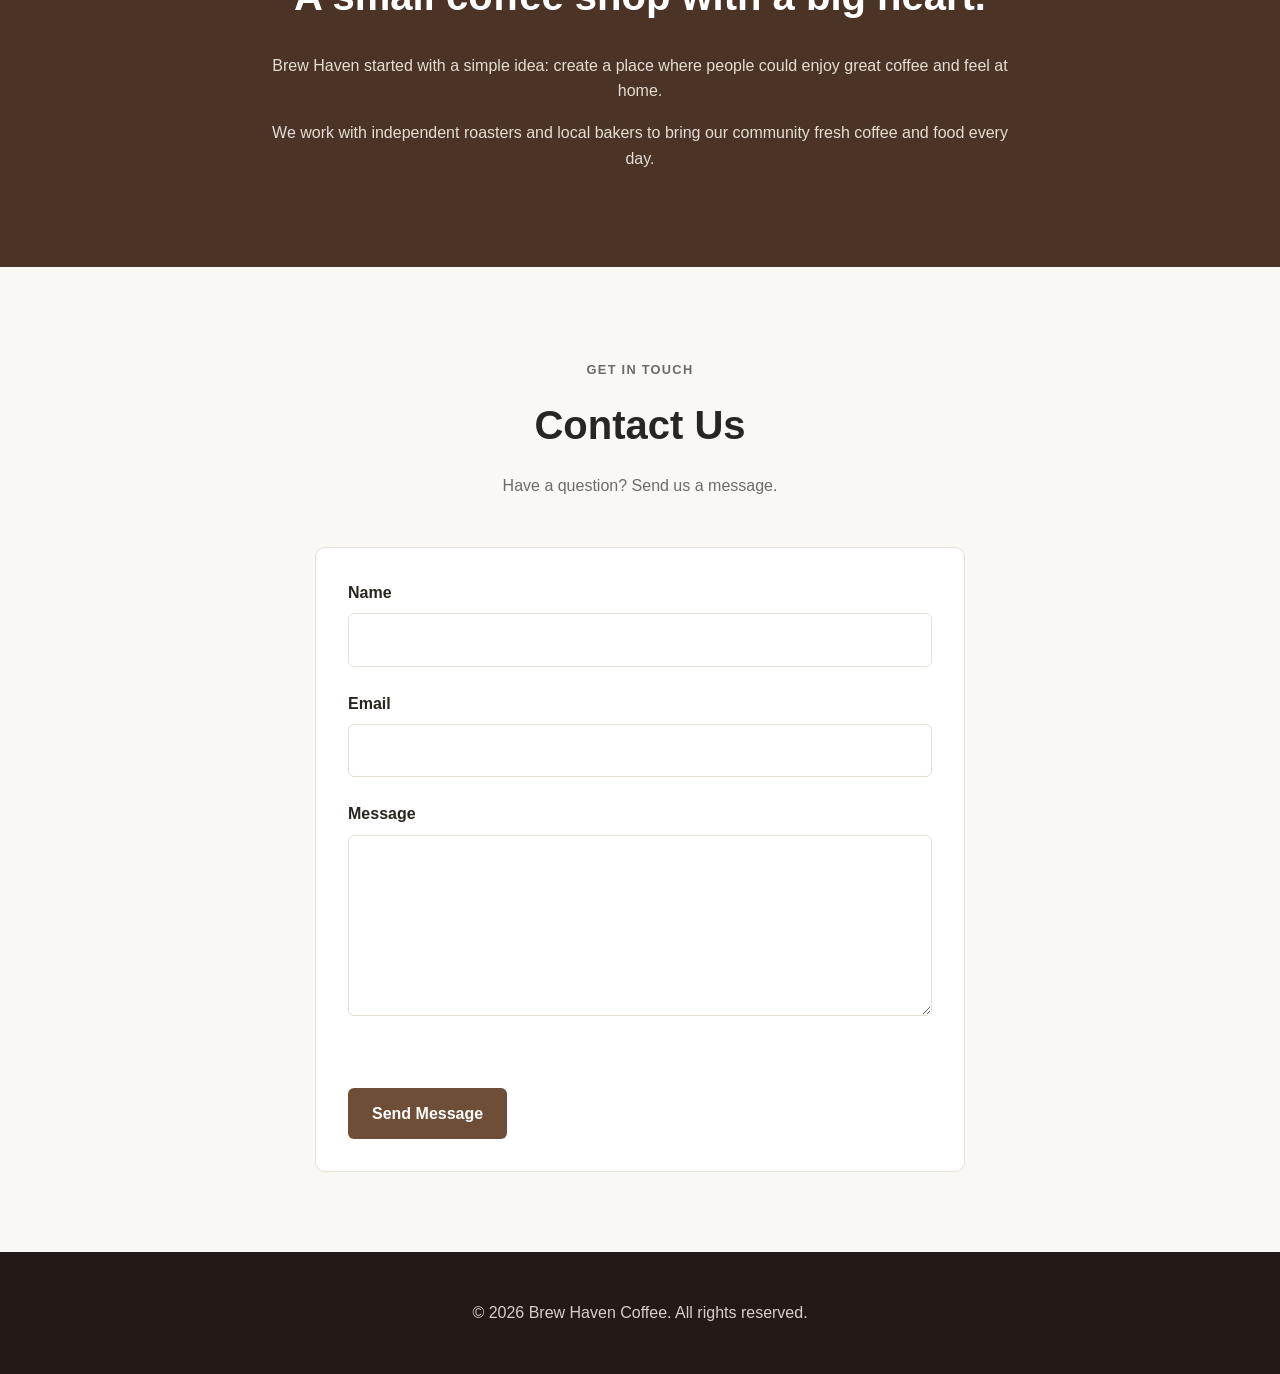
==== commit de6b1dc5: "updated layout" ====
--- a/coffeeshop/index.html
+++ b/coffeeshop/index.html
@@ -7,6 +7,7 @@
     <title>Brew Haven Coffee</title>
 
     <link rel="stylesheet" href="style.css">
+    <link rel="icon" type="image/x-icon" href="./assets/icon1.png">
 </head>
 
 <body>
@@ -16,6 +17,7 @@
         <nav class="navbar" aria-label="Main navigation">
 
             <a href="#" class="logo">
+                <img src="./assets/icon1.png" alt="Brew Haven Coffee Logo" class="logo-image">
                 Brew Haven
             </a>
 
--- a/coffeeshop/style.css
+++ b/coffeeshop/style.css
@@ -61,9 +61,9 @@
 
     border-bottom: 1px solid var(--border-color);
 
-    position: sticky;
+    position: fixed;
     top: 0;
-
+    width: 100%;
     z-index: 100;
 }
 
@@ -89,8 +89,18 @@
     text-decoration: none;
 
     color: var(--primary-color);
-}
-
+    display: flex;
+}
+.logo-image {
+    width: 40px;
+
+    height: 40px;
+
+    margin-right: 0.5rem;
+
+    vertical-align: middle;
+    border-radius: 50%;
+}
 .nav-links {
     display: flex;
 
@@ -107,12 +117,16 @@
     text-decoration: none;
 
     font-weight: 600;
-
+    padding: 0.5rem 1rem;
+    border-radius: 10%;
     color: var(--text-color);
 }
 
 .nav-links a:hover {
-    color: var(--primary-color);
+    color: var(--surface-color);
+    background-color: var(--primary-color);
+    transform:translateY(2px);
+    transition:  transform 0.3s ease, background-color 0.3s ease;
 }
 
 
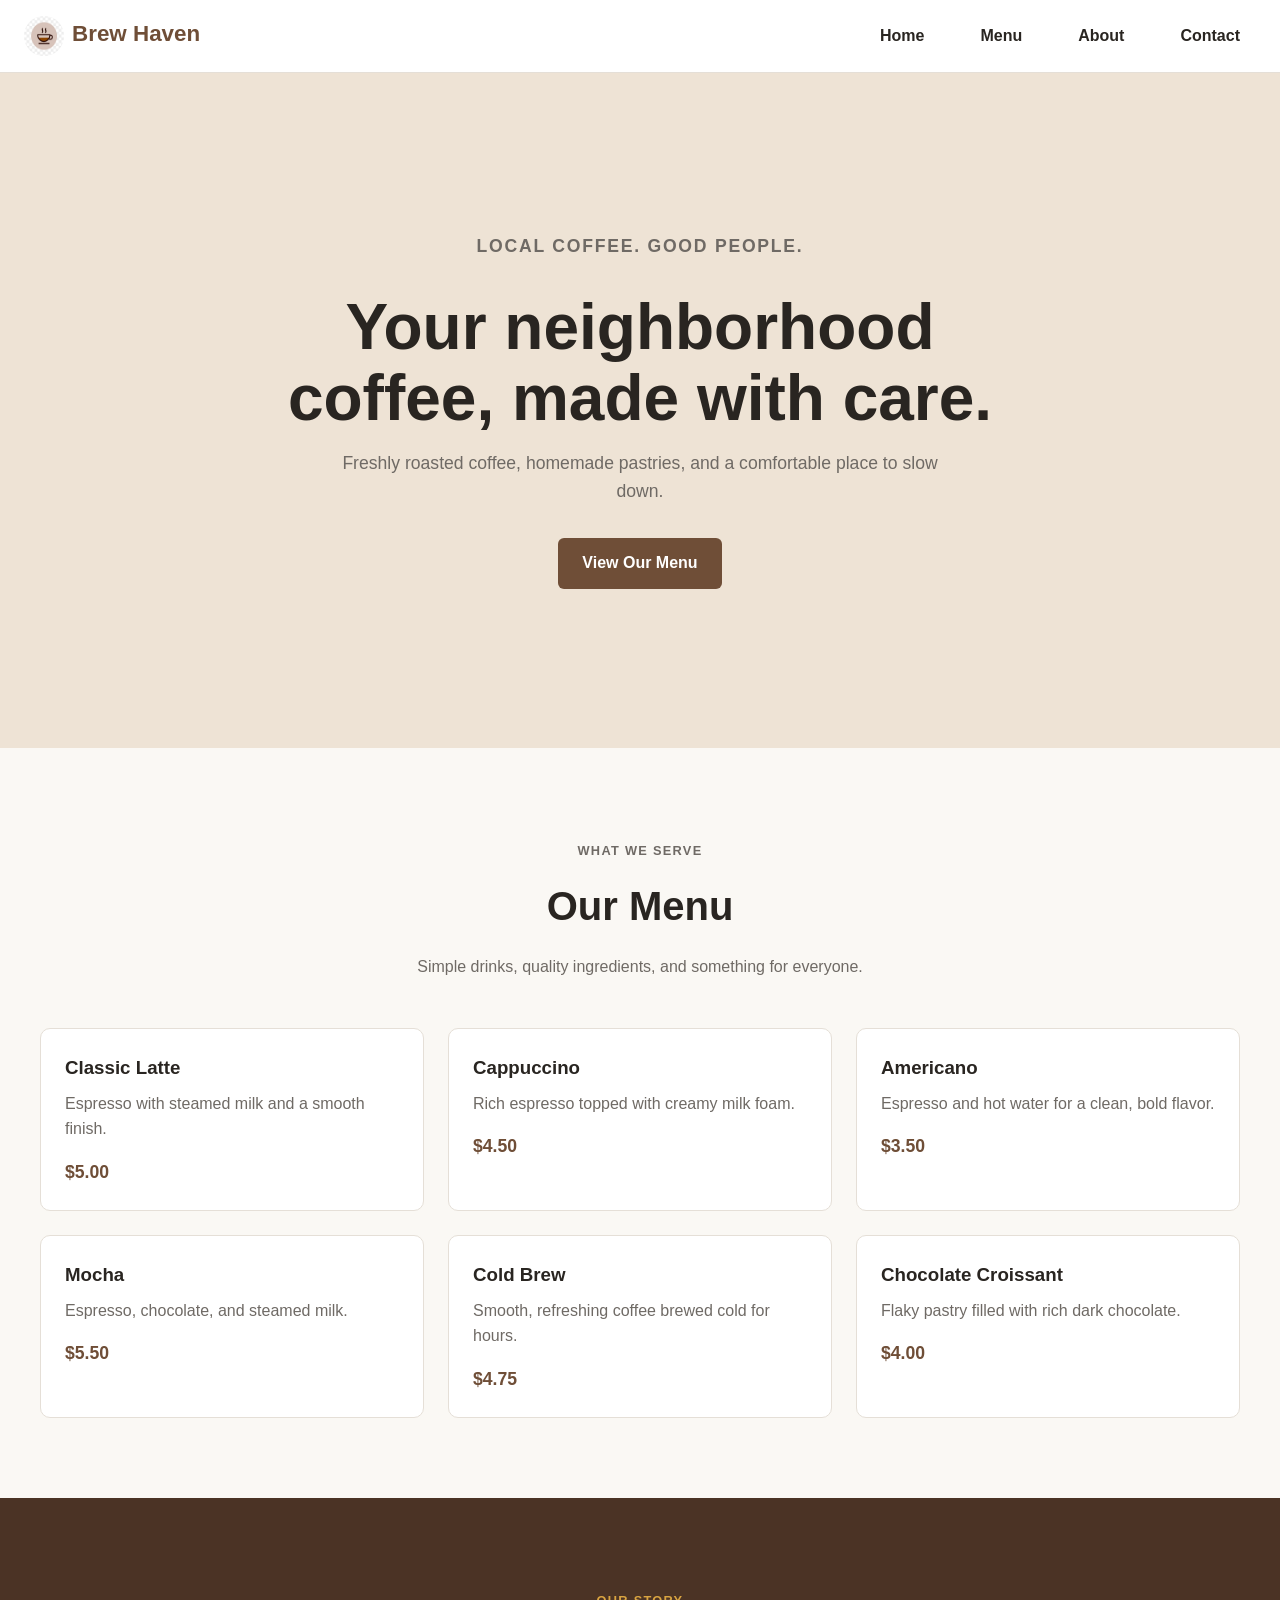
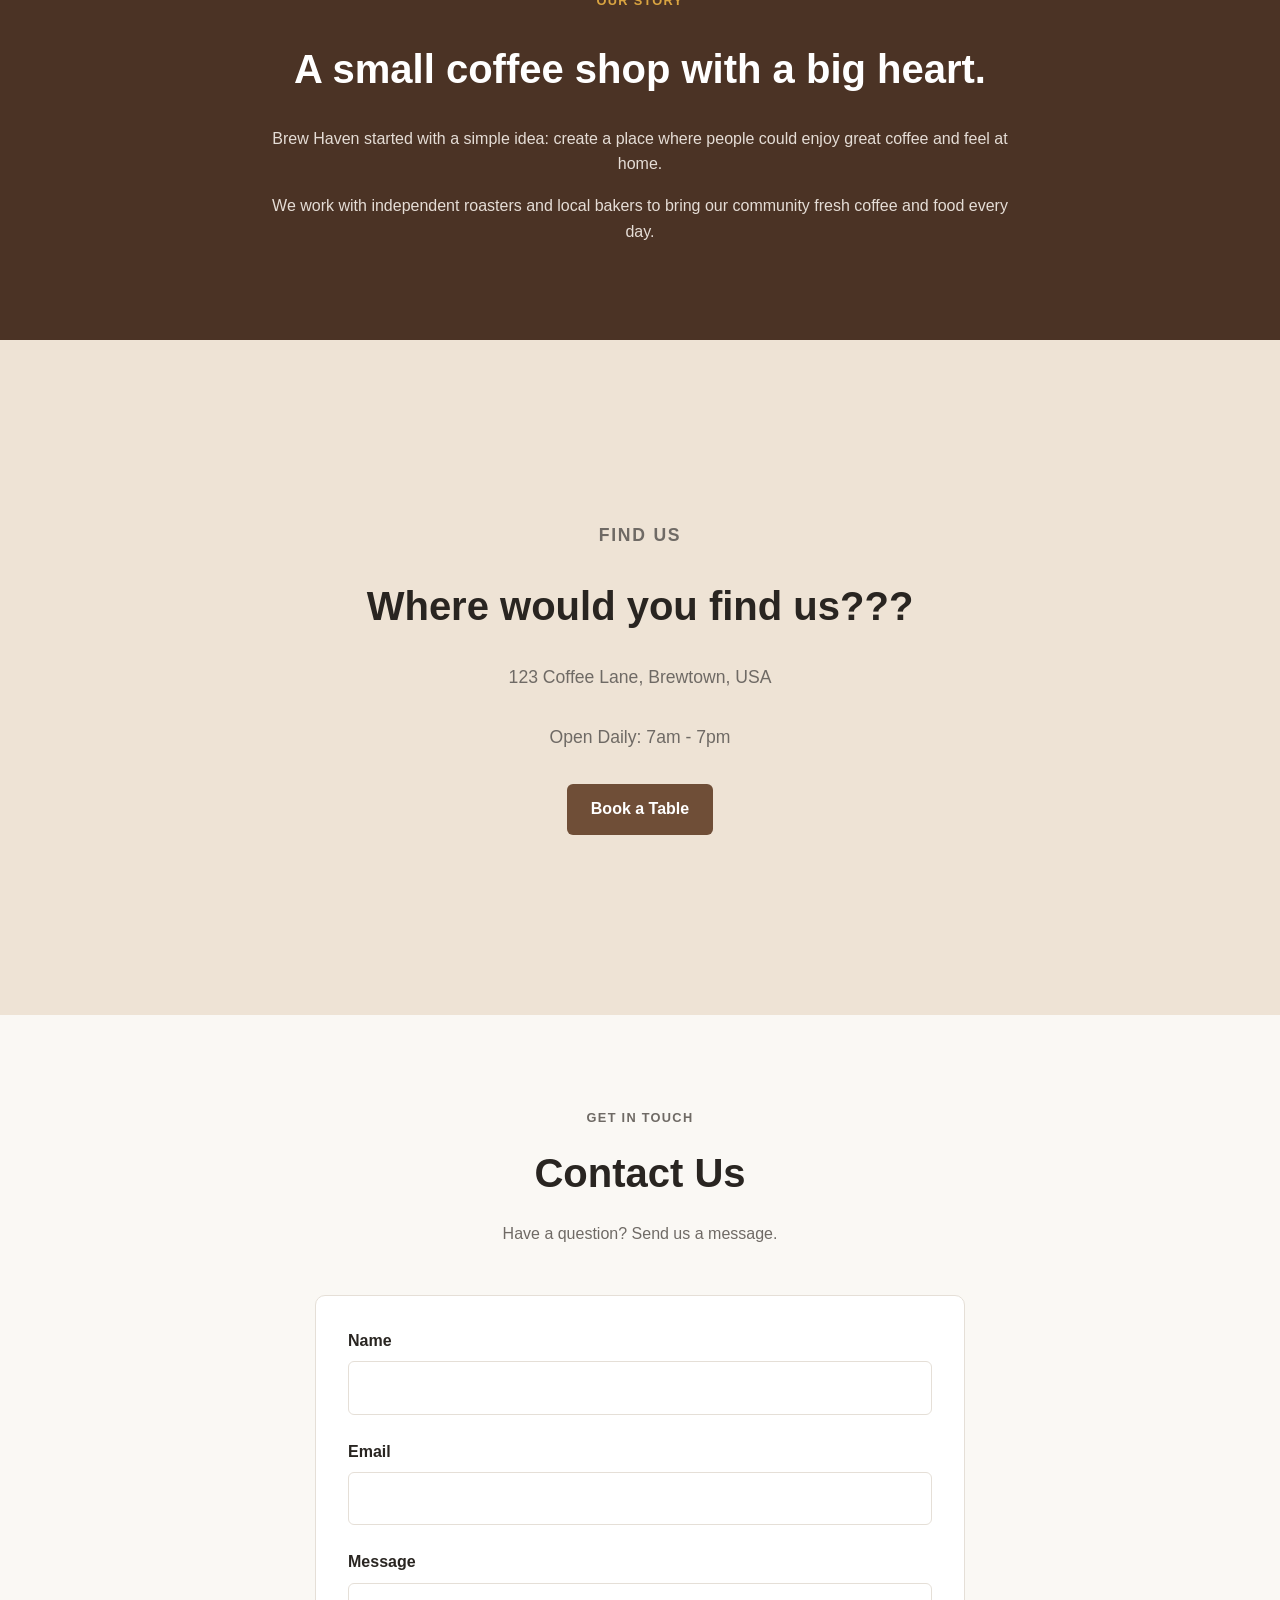
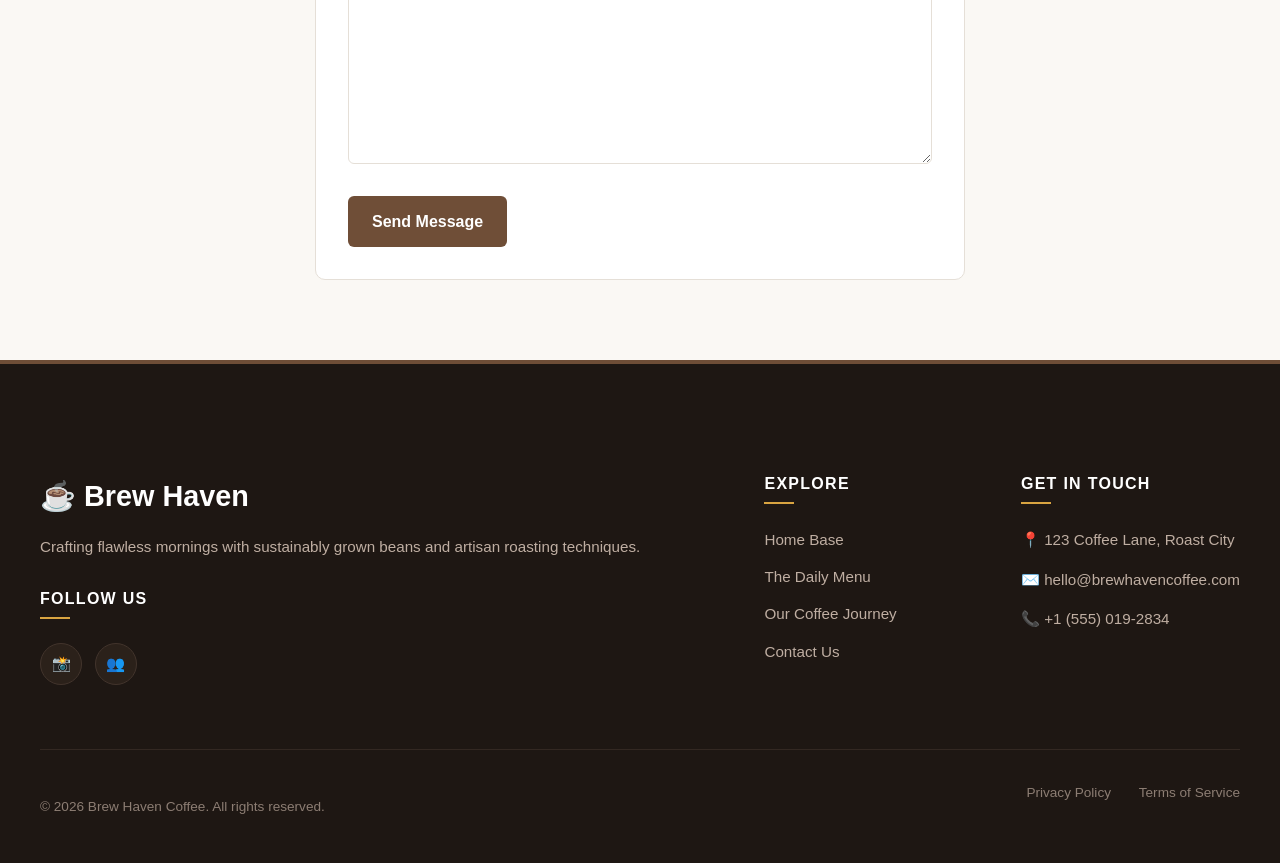
==== commit 55ac7ae8: "validation included" ====
--- a/coffeeshop/index.html
+++ b/coffeeshop/index.html
@@ -19,6 +19,7 @@
             <a href="#" class="logo">
                 <img src="./assets/icon1.png" alt="Brew Haven Coffee Logo" class="logo-image">
                 Brew Haven
+               
             </a>
 
             <ul class="nav-links">
@@ -37,6 +38,7 @@
                 <li>
                     <a href="#contact">Contact</a>
                 </li>
+              
             </ul>
 
         </nav>
@@ -250,10 +252,44 @@
                     fresh coffee and food every day.
                 </p>
 
+                
+
             </div>
 
         </section>
 
+        <!--    Find us -->
+            <section id="find-us" class="hero">
+
+            <div class="hero-content">
+
+                <p class="eyebrow">
+                    Find us
+                </p>
+
+                <h2>
+                    Where would you find us???
+                </h2>
+
+                <div class="location">
+                    
+                    <p>
+                        123 Coffee Lane, Brewtown, USA
+                    </p>
+
+                    <p>
+                        Open Daily: 7am - 7pm
+                    </p>
+
+                </div>
+
+                <a href="#book" class="button">
+                    Book a Table
+                </a>
+
+            </div>
+
+        </section>
 
         <!-- Contact -->
 
@@ -276,8 +312,7 @@
             </div>
 
 
-            <form id="contact-form" class="contact-form">
-
+            <form id="contact-form" class="contact-form" novalidate>
                 <div class="form-group">
 
                     <label for="name">
@@ -290,7 +325,9 @@
                         name="name"
                         autocomplete="name"
                         required
+                        aria-describedby="name-error"
                     >
+                    <small id="name-error" class="field-error"></small>
 
                 </div>
 
@@ -307,7 +344,9 @@
                         name="email"
                         autocomplete="email"
                         required
+                        aria-describedby="email-error"
                     >
+                    <small id="email-error" class="field-error"></small>
 
                 </div>
 
@@ -323,14 +362,11 @@
                         name="message"
                         rows="6"
                         required
+                        aria-describedby="message-error"
                     ></textarea>
+                    <small id="message-error" class="field-error"></small>
 
                 </div>
-
-
-                <!-- JavaScript will eventually use this area -->
-
-                <p id="form-message" class="form-message"></p>
 
 
                 <button type="submit" class="button">
@@ -339,18 +375,65 @@
 
             </form>
 
+
         </section>
 
     </main>
 
 
-    <footer class="site-footer">
+    <!-- <footer class="site-footer">
 
         <p>
             &copy; 2026 Brew Haven Coffee. All rights reserved.
         </p>
 
-    </footer>
+    </footer> -->
+
+    <footer class="site-footer">
+    <!-- Top Action Bar: Brand Intro -->
+    <div class="footer-top">
+        <div class="footer-brand-pitch">
+            <h3 class="footer-logo">☕ Brew Haven</h3>
+            <p>Crafting flawless mornings with sustainably grown beans and artisan roasting techniques.</p>
+
+            <div class="footer-nav-col">
+            <h5>Follow US</h5>
+            <div class="social-links-wrapper">
+                <a href="#" class="social-icon-btn" aria-label="Instagram">📸</a>
+                <a href="#" class="social-icon-btn" aria-label="Facebook">👥</a>
+            </div>
+        </div>
+
+        </div>
+        
+             <div class="footer-nav-col">
+            <h5>Explore</h5>
+            <ul>
+                <li><a href="#hero">Home Base</a></li>
+                <li><a href="#menu">The Daily Menu</a></li>
+                <li><a href="#about">Our Coffee Journey</a></li>
+                <li><a href="#contact">Contact Us</a></li>
+            </ul>
+        </div>
+           <div class="footer-nav-col">
+            <h5>Get in Touch</h5>
+            <p class="contact-item">📍 123 Coffee Lane, Roast City</p>
+            <p class="contact-item">✉️ hello@brewhavencoffee.com</p>
+            <p class="contact-item">📞 +1 (555) 019-2834</p>
+        </div>
+    </div>
+
+
+    <!-- Bottom Legals -->
+    <div class="footer-bottom-bar">
+        <p>&copy; 2026 Brew Haven Coffee. All rights reserved.</p>
+        <div class="legal-sub-links">
+            <a href="#">Privacy Policy</a>
+            <a href="#">Terms of Service</a>
+        </div>
+    </div>
+</footer>
+
 
 
     <script src="script.js"></script>
--- a/coffeeshop/style.css
+++ b/coffeeshop/style.css
@@ -10,8 +10,7 @@
     --muted-color: #6f6a65;
 
     --border-color: #e5dfd7;
-
-    --max-width: 1100px;
+    
 }
 
 
@@ -42,14 +41,8 @@
     line-height: 1.6;
 }
 
-img {
-    max-width: 100%;
-    display: block;
-}
-
-a {
-    color: inherit;
-}
+
+
 
 
 /* --------------------
@@ -61,14 +54,14 @@
 
     border-bottom: 1px solid var(--border-color);
 
-    position: fixed;
+    position: sticky;
     top: 0;
     width: 100%;
     z-index: 100;
 }
 
 .navbar {
-    max-width: var(--max-width);
+  
 
     margin: 0 auto;
 
@@ -125,8 +118,7 @@
 .nav-links a:hover {
     color: var(--surface-color);
     background-color: var(--primary-color);
-    transform:translateY(2px);
-    transition:  transform 0.3s ease, background-color 0.3s ease;
+    transition: background-color 1s ease;
 }
 
 
@@ -246,14 +238,14 @@
 -------------------- */
 
 .menu-grid {
-    max-width: var(--max-width);
+    max-width: 1200px;
 
     margin: 0 auto;
 
     display: grid;
 
     grid-template-columns:
-        repeat(3, 1fr);
+        repeat(auto-fit, minmax(350px, 1fr));
 
     gap: 1.5rem;
 }
@@ -266,6 +258,9 @@
     border-radius: 10px;
 
     padding: 1.5rem;
+
+    display: flex;
+    flex-direction: column;
 }
 
 .menu-card h3 {
@@ -326,6 +321,13 @@
 }
 
 
+#find-us h2 {
+    font-size: 2.5rem;
+
+    line-height: 1.2;
+}
+
+
 /* --------------------
    Contact
 -------------------- */
@@ -342,6 +344,13 @@
     border-radius: 10px;
 
     border: 1px solid var(--border-color);
+}
+/* Red error text directly underneath the input fields */
+.field-error {
+    color: red;
+    font-size: 0.85rem;
+    display: block;
+    margin-top: 5px;
 }
 
 .form-group {
@@ -391,16 +400,164 @@
    Footer
 -------------------- */
 
+/* .site-footer {
+    background-color: #211a16; 
+    color: #9c9085;
+    padding: 3rem 1.5rem 2rem;
+    font-size: 0.85rem;
+    border-top: 3px solid var(--primary-color);
+    text-align: center;
+} */
+
+
+/* --------------------------------------------------
+    Footer UI
+-------------------------------------------------- */
+
 .site-footer {
-    background-color: #211a16;
-
-    color: #d8d0c8;
-
-    text-align: center;
-
-    padding: 2rem 1.5rem;
-}
-
+    background-color: #1e1713; /* Rich dark-espresso baseline background */
+    color: #e5dfd7;
+    padding: 5rem 2rem 2rem;
+    font-size: 0.95rem;
+    border-top: 4px solid var(--primary-color);
+}
+
+/* Footer Top Row: Split Brand Pitch & Newsletter Box */
+.footer-top {
+    max-width: 1200px;
+    margin: 0 auto 4rem;
+    display: flex;
+    flex-wrap: wrap;
+    justify-content: space-between;
+    align-items: flex-start;
+    gap: 3rem;
+    /* padding-bottom: 3rem; */
+    /* border-bottom: 1px solid #332822; */
+}
+
+
+
+.footer-brand-pitch .footer-logo {
+    font-size: 1.8rem;
+    color: var(--surface-color);
+    margin-bottom: 1rem;
+    font-weight: 700;
+}
+
+.footer-brand-pitch p {
+    color: #bfaea2;
+    line-height: 1.6;
+}
+
+
+.footer-nav-col h5 {
+    color: var(--surface-color);
+    font-size: 1rem;
+    margin-bottom: 1.5rem;
+    text-transform: uppercase;
+    letter-spacing: 0.08em;
+    position: relative;
+    padding-bottom: 0.5rem;
+}
+
+/* Modern short indicator line under headings */
+.footer-nav-col h5::after {
+    content: '';
+    position: absolute;
+    bottom: 0;
+    left: 0;
+    width: 30px;
+    height: 2px;
+    background-color: var(--accent-color);
+}
+
+.footer-nav-col ul {
+    list-style: none;
+    padding: 0;
+    margin: 0;
+}
+
+.footer-nav-col ul li {
+    margin-bottom: 0.8rem;
+}
+
+.footer-nav-col ul a {
+    color: #bfaea2;
+    text-decoration: none;
+    transition: all 0.2s ease;
+    display: inline-block;
+}
+
+.footer-nav-col ul a:hover {
+    color: var(--accent-color);
+    transform: translateX(4px);
+}
+
+.contact-item {
+    margin-bottom: 0.8rem;
+    color: #bfaea2;
+}
+
+/* Formatted Clean Schedule Block */
+.hours-row {
+    display: flex;
+    justify-content: space-between;
+    margin-bottom: 0.6rem;
+    color: #bfaea2;
+    border-bottom: 1px dashed #332822;
+    padding-bottom: 0.4rem;
+}
+
+/* Interactive Social Pillars */
+.social-links-wrapper {
+    display: flex;
+    gap: 0.8rem;
+    margin-top: 1rem;
+}
+
+.social-icon-btn {
+    display: flex;
+    align-items: center;
+    justify-content: center;
+    width: 42px;
+    height: 42px;
+    background-color: #2b211a;
+    border: 1px solid #42342c;
+    border-radius: 50%;
+    text-decoration: none;
+    transition: all 0.3s ease;
+}
+
+.social-icon-btn:hover {
+    background-color: var(--accent-color);
+    transform: translateY(-4px);
+    box-shadow: 0 4px 12px rgba(217, 164, 65, 0.2);
+}
+
+/* Bottom Bar Copyright Layer */
+.footer-bottom-bar {
+    max-width: 1200px;
+    margin: 3rem auto 0;
+    padding-top: 2rem;
+    border-top: 1px solid #332822;
+    display: flex;
+    flex-wrap: wrap;
+    justify-content: space-between;
+    gap: 1rem;
+    font-size: 0.85rem;
+    color: #8c7d73;
+}
+
+.legal-sub-links a {
+    color: #8c7d73;
+    text-decoration: none;
+    margin-left: 1.5rem;
+    transition: color 0.2s;
+}
+
+.legal-sub-links a:hover {
+    color: var(--surface-color);
+}
 
 /* --------------------
    Tablet
@@ -417,6 +574,15 @@
             repeat(2, 1fr);
     }
 
+    .footer-top {
+        flex-direction: column;
+        gap: 2rem;
+        margin-bottom: 3rem;
+    }
+    .footer-brand-pitch, .footer-newsletter {
+        max-width: 100%;
+    }
+
 }
 
 
@@ -424,7 +590,8 @@
    Mobile
 -------------------- */
 
-@media (max-width: 600px) {
+
+@media screen and (max-width: 600px) {
 
     .navbar {
         flex-direction: column;
@@ -449,13 +616,18 @@
     }
 
     .hero h1 {
-        font-size: 2.3rem;
+        font-size: 2rem;
     }
 
     .section-heading h2 {
         font-size: 2rem;
     }
-
+    #find-us h2 {
+        font-size: 2rem;
+    }
+    .about-content h2 {
+        font-size: 2rem;
+    }
     .menu-grid {
         grid-template-columns: 1fr;
     }
@@ -463,5 +635,240 @@
     .contact-form {
         padding: 1.5rem;
     }
-
-}+    .site-footer {
+        padding: 3rem 1rem 1.5rem;
+        text-align: center;
+    }
+     .site-footer {
+        padding: 4rem 1rem 2rem;
+    }
+    .footer-bottom-bar {
+        flex-direction: column;
+        text-align: center;
+    }
+    .legal-sub-links {
+        display: flex;
+        justify-content: center;
+        gap: 1.5rem;
+    }
+    .legal-sub-links a {
+        margin: 0;
+    }
+
+}
+
+
+
+.back-link {
+    color: var(--text-color);
+    font-weight: 700;
+    text-decoration: none;
+}
+
+.back-link:hover {
+    color: var(--primary-color);
+}
+
+.booking-page {
+    min-height: calc(100vh - 80px);
+    background:
+        radial-gradient(circle at 10% 5%, color-mix(in srgb, var(--accent-color) 18%, transparent), transparent 30%),
+        var(--background-color);
+}
+
+.booking-hero {
+    max-width: 1200px;
+    margin: 0 auto;
+    padding: 5rem 1.5rem;
+    display: grid;
+    grid-template-columns: minmax(0, 0.9fr) minmax(520px, 1.1fr);
+    align-items: start;
+    gap: 5rem;
+}
+
+.booking-intro {
+    position: sticky;
+    top: 130px;
+    padding-top: 1rem;
+}
+
+.booking-intro h1 {
+    max-width: 620px;
+    margin: 0.8rem 0 1.25rem;
+    font-size: clamp(2.6rem, 5vw, 4.6rem);
+    line-height: 1.02;
+    letter-spacing: -0.045em;
+}
+
+.booking-intro > p:not(.eyebrow) {
+    max-width: 560px;
+    color: var(--muted-color);
+    font-size: 1.08rem;
+}
+
+.booking-benefits {
+    margin-top: 2.5rem;
+    display: grid;
+    gap: 0;
+    border-top: 1px solid var(--border-color);
+}
+
+.booking-benefits div {
+    display: grid;
+    grid-template-columns: 145px 1fr;
+    gap: 1rem;
+    padding: 1rem 0;
+    border-bottom: 1px solid var(--border-color);
+}
+
+.booking-benefits span {
+    color: var(--muted-color);
+}
+
+.booking-card {
+    background: var(--surface-color);
+    border: 1px solid var(--border-color);
+    border-radius: 20px;
+    padding: 2rem;
+    box-shadow: 0 24px 70px var(--shadow-color);
+}
+
+.booking-card-heading {
+    margin-bottom: 1.8rem;
+}
+
+.booking-card-heading h2 {
+    margin: 0.65rem 0 0.3rem;
+    font-size: 2rem;
+}
+
+.booking-card-heading p,
+.privacy-note {
+    margin: 0;
+    color: var(--muted-color);
+    font-size: 0.9rem;
+}
+
+.step-badge {
+    display: inline-flex;
+    padding: 0.35rem 0.65rem;
+    border-radius: 999px;
+    background: var(--hero-color);
+    color: var(--primary-color);
+    font-size: 0.78rem;
+    font-weight: 800;
+    text-transform: uppercase;
+    letter-spacing: 0.08em;
+}
+
+.booking-grid {
+    display: grid;
+    grid-template-columns: repeat(2, minmax(0, 1fr));
+    gap: 0 1.2rem;
+}
+
+.booking-card .form-group input,
+.booking-card .form-group select,
+.booking-card .form-group textarea {
+    width: 100%;
+    min-height: 48px;
+    padding: 0.8rem;
+    border: 1px solid var(--border-color);
+    border-radius: 8px;
+    background: var(--input-color);
+    color: var(--text-color);
+    font: inherit;
+}
+
+.booking-card .form-group textarea {
+    min-height: 112px;
+    resize: vertical;
+}
+
+.booking-card .form-group input:focus,
+.booking-card .form-group select:focus,
+.booking-card .form-group textarea:focus {
+    outline: 3px solid color-mix(in srgb, var(--accent-color) 45%, transparent);
+    border-color: var(--primary-color);
+}
+
+.character-count {
+    margin-top: 0.3rem;
+    text-align: right;
+    color: var(--muted-color);
+    font-size: 0.8rem;
+}
+
+.consent-row {
+    display: flex;
+    align-items: flex-start;
+    gap: 0.7rem;
+    margin: 0.2rem 0 0;
+    color: var(--muted-color);
+    font-size: 0.9rem;
+    cursor: pointer;
+}
+
+.consent-row input {
+    margin-top: 0.28rem;
+    accent-color: var(--primary-color);
+}
+
+.booking-submit {
+    width: 100%;
+    margin-top: 1.3rem;
+    padding: 0.95rem 1.2rem;
+}
+
+.privacy-note {
+    margin-top: 0.8rem;
+    text-align: center;
+}
+
+/* .booking-footer {
+    padding: 2rem 1.5rem;
+    text-align: center;
+    color: var(--muted-color);
+    border-top: 1px solid var(--border-color);
+    background: var(--surface-color);
+} */
+
+@media (max-width: 960px) {
+    .booking-hero {
+        grid-template-columns: 1fr;
+        gap: 2.5rem;
+        padding-top: 3rem;
+    }
+
+    .booking-intro {
+        position: static;
+    }
+}
+
+@media (max-width: 600px) {
+    .booking-hero {
+        padding: 2.5rem 1rem;
+    }
+
+    .booking-grid {
+        grid-template-columns: 1fr;
+    }
+
+    .booking-card {
+        padding: 1.25rem;
+        border-radius: 14px;
+    }
+
+    .booking-benefits div {
+        grid-template-columns: 1fr;
+        gap: 0.15rem;
+    }
+
+    .booking-intro h1 {
+        font-size: 2.6rem;
+    }
+}
+
+
+
+
